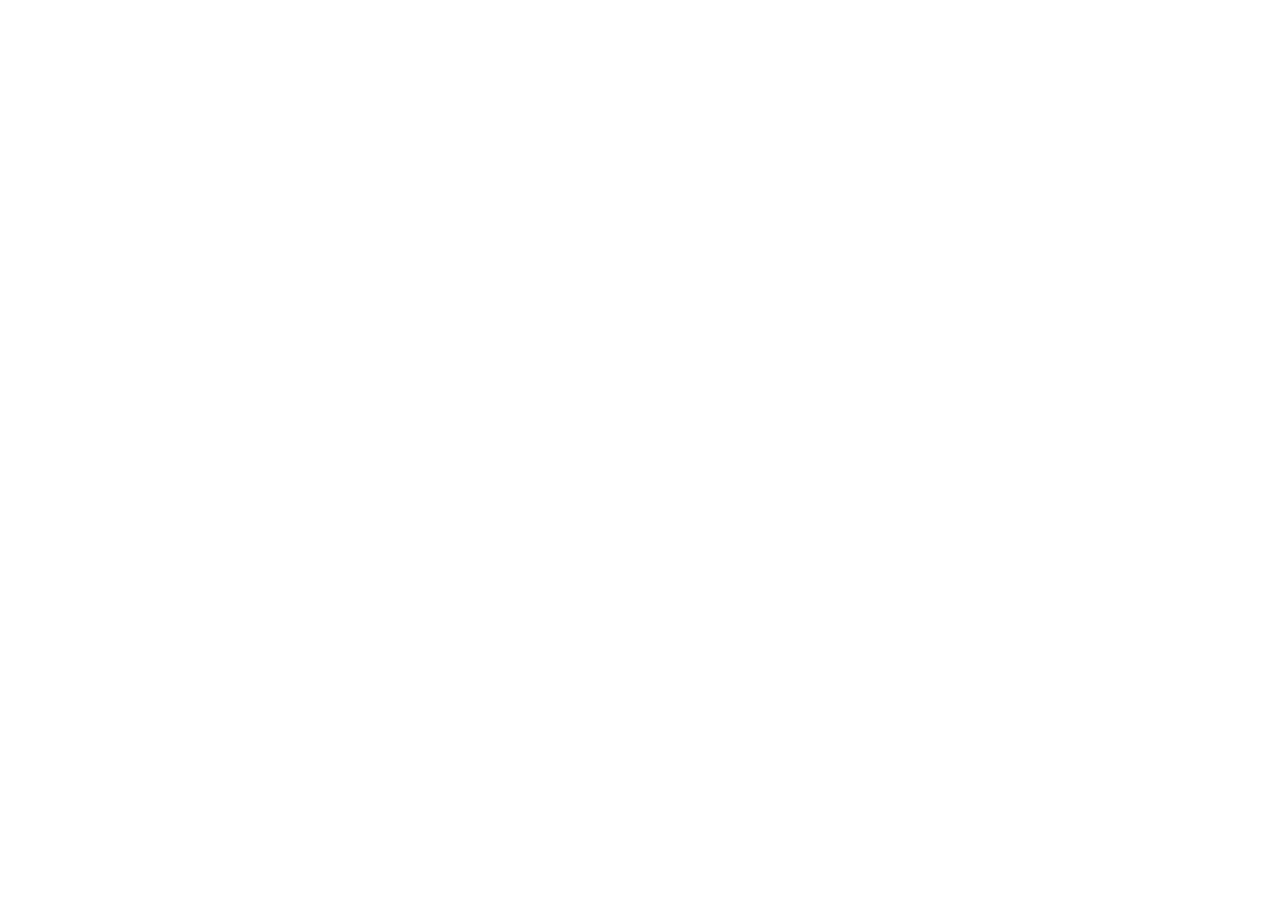
==== index.html @ f8fc42c6 "Initial Commit" ====
<!DOCTYPE html>
<html lang="en">
<head>
    <meta charset="UTF-8">
    <meta name="viewport" content="width=device-width, initial-scale=1.0">
    <link rel="stylesheet" href="https://cdnjs.cloudflare.com/ajax/libs/font-awesome/6.5.1/css/all.min.css">
    <link rel="stylesheet" href="./css/style.css">
    <link rel="stylesheet" href="./css/home.css">
    <title>Cafe Street</title>
</head>
<body>

</body>
</html>
---- css/style.css ----
@import url("https://fonts.googleapis.com/css2?family=Plus+Jakarta+Sans:wght@200..800&display=swap");

*,
*::before,
*::after {
    box-sizing: border-box;
    margin: 0;
    padding: 0;
}

/* ===== BASE ===== */

html {
    scroll-behavior: smooth;
}

body {
    min-height: 100vh;
    line-height: 1.5;
    font-family: "Plus Jakarta Sans", sans-serif;
    text-rendering: optimizeSpeed;
}

img,
picture,
video,
canvas,
svg {
    display: block;
    max-width: 100%;
}

input,
button,
textarea,
select {
    font: inherit;
}

button {
    cursor: pointer;
}

a {
    color: inherit;
    text-decoration: none;
}

ul,
ol {
    list-style: none;
}

table {
    border-collapse: collapse;
    border-spacing: 0;
}
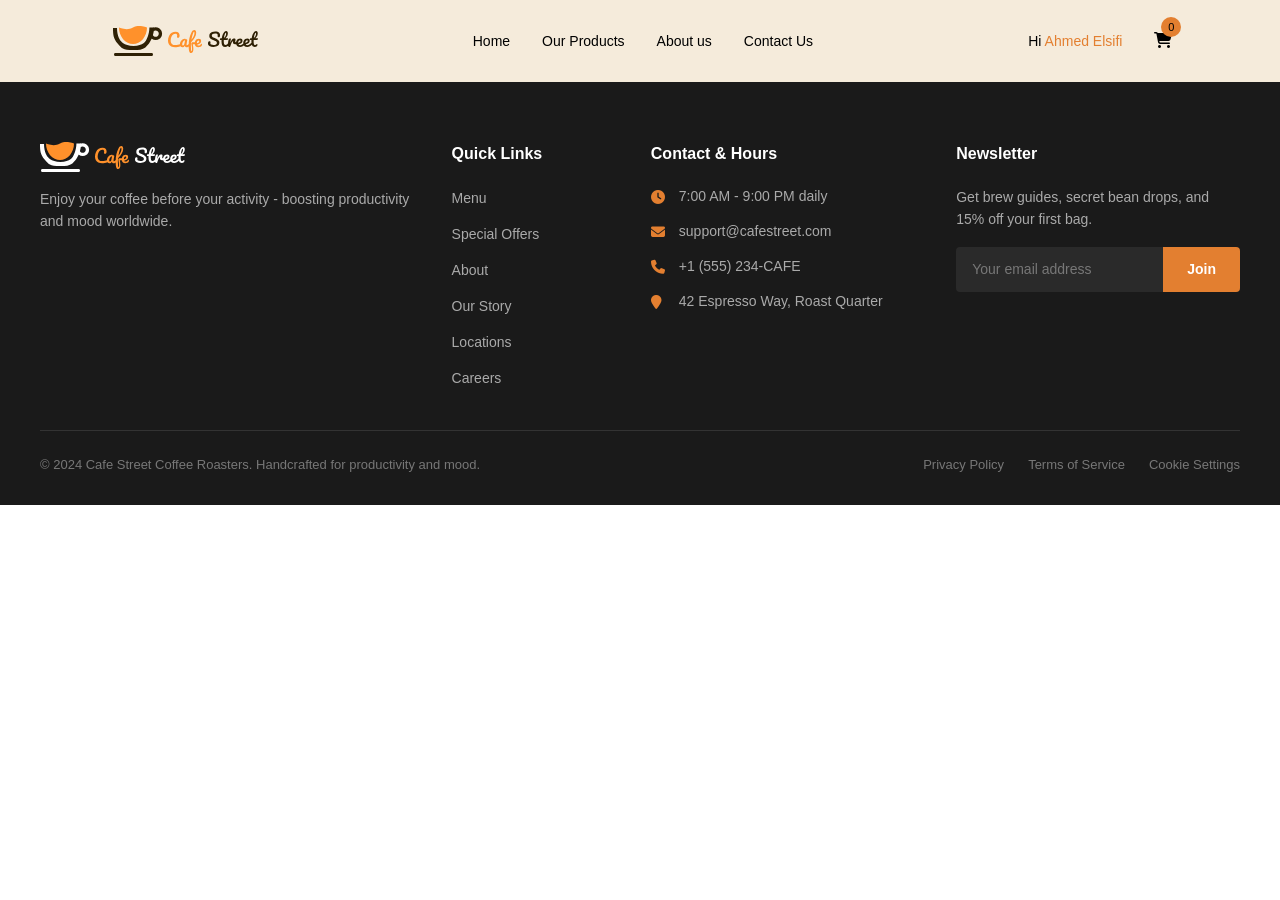
==== commit 3078302c: "Add cart and contact pages, enhance index layout with header and footer - Created cart.html and cont" ====
--- a/index.html
+++ b/index.html
@@ -1,14 +1,118 @@
-<!DOCTYPE html>
+<!doctype html>
 <html lang="en">
-<head>
-    <meta charset="UTF-8">
-    <meta name="viewport" content="width=device-width, initial-scale=1.0">
-    <link rel="stylesheet" href="https://cdnjs.cloudflare.com/ajax/libs/font-awesome/6.5.1/css/all.min.css">
-    <link rel="stylesheet" href="./css/style.css">
-    <link rel="stylesheet" href="./css/home.css">
+  <head>
+    <meta charset="UTF-8" />
+    <meta name="viewport" content="width=device-width, initial-scale=1.0" />
+    <link
+      rel="stylesheet"
+      href="https://cdnjs.cloudflare.com/ajax/libs/font-awesome/6.5.1/css/all.min.css"
+    />
+    <link rel="stylesheet" href="./css/style.css" />
+    <link rel="stylesheet" href="./css/home.css" />
     <title>Cafe Street</title>
-</head>
-<body>
+  </head>
+  <body>
+    <header>
+      <a href="./index.html">
+        <img
+          src="./assets/images/logo/Logo.svg"
+          alt="an image showing the website logo"
+        />
+      </a>
+      <nav>
+        <ul>
+          <li class="nav-link underline-effect">
+            <a href="./index.html">Home</a>
+          </li>
+          <li class="nav-link underline-effect">
+            <a href="./products.html">Our Products</a>
+          </li>
+          <li class="nav-link underline-effect">
+            <a href="./about.html">About us</a>
+          </li>
+          <li class="nav-link underline-effect">
+            <a href="./contact.html">Contact Us</a>
+          </li>
+        </ul>
+      </nav>
+      <div class="controls">
+        <div class="greeting">
+          <p>Hi <span>Ahmed Elsifi</span></p>
+        </div>
+        <div class="cart">
+          <a href="./cart.html" class="underline-effect"
+            ><i class="fa-solid fa-cart-shopping"></i
+          ></a>
+          <span>0</span>
+        </div>
+      </div>
+    </header>
 
-</body>
-</html>+    <footer>
+      <div class="footer-top">
+        <div class="footer-brand">
+          <img src="./assets/images/logo/Logo white.svg" alt="" />
+          <p>
+            Enjoy your coffee before your activity - boosting productivity and
+            mood worldwide.
+          </p>
+        </div>
+
+        <div class="footer-links">
+          <h3>Quick Links</h3>
+          <ul>
+            <li><a href="#">Menu</a></li>
+            <li><a href="#">Special Offers</a></li>
+            <li><a href="#">About</a></li>
+            <li><a href="#">Our Story</a></li>
+            <li><a href="#">Locations</a></li>
+            <li><a href="#">Careers</a></li>
+          </ul>
+        </div>
+
+        <div class="footer-contact">
+          <h3>Contact & Hours</h3>
+          <ul>
+            <li>
+              <i class="fa-solid fa-clock"></i>
+              <span>7:00 AM - 9:00 PM daily</span>
+            </li>
+            <li>
+              <i class="fa-solid fa-envelope"></i>
+              <span>support@cafestreet.com</span>
+            </li>
+            <li>
+              <i class="fa-solid fa-phone"></i>
+              <span>+1 (555) 234-CAFE</span>
+            </li>
+            <li>
+              <i class="fa-solid fa-location-pin"></i>
+              <span>42 Espresso Way, Roast Quarter</span>
+            </li>
+          </ul>
+        </div>
+
+        <div class="footer-newsletter">
+          <h3>Newsletter</h3>
+          <p>Get brew guides, secret bean drops, and 15% off your first bag.</p>
+          <form class="newsletter-form">
+            <input type="email" placeholder="Your email address" />
+            <button type="submit">Join</button>
+          </form>
+        </div>
+      </div>
+
+      <div class="footer-bottom">
+        <p>
+          &copy; 2024 Cafe Street Coffee Roasters. Handcrafted for productivity
+          and mood.
+        </p>
+        <div class="footer-legal">
+          <a href="#">Privacy Policy</a>
+          <a href="#">Terms of Service</a>
+          <a href="#">Cookie Settings</a>
+        </div>
+      </div>
+    </footer>
+  </body>
+</html>
--- a/css/style.css
+++ b/css/style.css
@@ -3,22 +3,22 @@
 *,
 *::before,
 *::after {
-    box-sizing: border-box;
-    margin: 0;
-    padding: 0;
+  box-sizing: border-box;
+  margin: 0;
+  padding: 0;
 }
 
 /* ===== BASE ===== */
 
 html {
-    scroll-behavior: smooth;
+  scroll-behavior: smooth;
 }
 
 body {
-    min-height: 100vh;
-    line-height: 1.5;
-    font-family: "Plus Jakarta Sans", sans-serif;
-    text-rendering: optimizeSpeed;
+  min-height: 100vh;
+  line-height: 1.5;
+  font-family: "Plus Jakarta Sans", sans-serif;
+  text-rendering: optimizeSpeed;
 }
 
 img,
@@ -26,32 +26,288 @@
 video,
 canvas,
 svg {
-    display: block;
-    max-width: 100%;
+  display: block;
+  max-width: 100%;
 }
 
 input,
 button,
 textarea,
 select {
-    font: inherit;
+  font: inherit;
 }
 
 button {
-    cursor: pointer;
+  cursor: pointer;
 }
 
 a {
-    color: inherit;
-    text-decoration: none;
+  color: inherit;
+  text-decoration: none;
 }
 
 ul,
 ol {
-    list-style: none;
+  list-style: none;
 }
 
 table {
-    border-collapse: collapse;
-    border-spacing: 0;
-}+  border-collapse: collapse;
+  border-spacing: 0;
+}
+
+/* EFFECTS */
+
+/* UNDERLINE EFFECT */
+
+.underline-effect {
+  position: relative;
+}
+
+.underline-effect::after {
+  content: "";
+  position: absolute;
+  bottom: -3px;
+  left: 0;
+  width: 0;
+  height: 2px;
+  background-color: #e37f30;
+  transition: width 0.3s ease;
+}
+
+.underline-effect:hover::after {
+  width: 100%;
+}
+
+/* ===== NAVBAR ===== */
+
+header {
+  width: 100%;
+  display: flex;
+  justify-content: space-around;
+  align-items: center;
+  padding: 26px 0px;
+  height: fit-content;
+  background-color: #f5ebdb;
+  position: sticky;
+  top: 0;
+}
+
+/* NAVLOGO */
+
+header > a > img {
+  width: 150px;
+}
+
+/* NAVLINKS */
+
+nav > ul {
+  display: flex;
+  align-items: center;
+  gap: 32px;
+}
+
+.nav-link {
+  font-size: 14px;
+  font-weight: 500;
+}
+
+.controls {
+  display: flex;
+  gap: 32px;
+  align-items: center;
+  justify-content: center;
+}
+
+.greeting p {
+  font-size: 14px;
+  font-weight: 500;
+}
+
+.greeting span {
+  color: #e37f30;
+}
+
+.cart {
+  position: relative;
+}
+
+.cart span {
+  display: flex;
+  align-items: center;
+  justify-content: center;
+  position: absolute;
+  width: 20px;
+  height: 20px;
+  font-size: 11px;
+  background-color: #e37f30;
+  border-radius: 9999px;
+  top: -50%;
+  right: -50%;
+}
+
+/* FOOTER */
+
+footer {
+  background-color: #1a1a1a;
+  color: #fff;
+  padding: 60px 40px 30px;
+}
+
+.footer-top {
+  display: flex;
+  justify-content: space-between;
+  gap: 40px;
+  max-width: 1200px;
+  margin: 0 auto;
+  padding-bottom: 40px;
+  border-bottom: 1px solid #333;
+}
+
+.footer-brand {
+  width: 35%;
+}
+
+.footer-brand img {
+  margin-bottom: 16px;
+}
+
+.footer-brand h2 {
+  font-size: 24px;
+  font-weight: 700;
+  margin-bottom: 12px;
+}
+
+.footer-brand p {
+  font-size: 14px;
+  color: #aaa;
+  line-height: 1.6;
+  margin-bottom: 20px;
+}
+
+.footer-links {
+  width: 15%;
+}
+
+.footer-links h3,
+.footer-contact h3,
+.footer-newsletter h3 {
+  font-size: 16px;
+  font-weight: 600;
+  margin-bottom: 20px;
+}
+
+.footer-links ul {
+  display: flex;
+  flex-direction: column;
+  gap: 12px;
+}
+
+.footer-links a {
+  font-size: 14px;
+  color: #aaa;
+  transition: color 0.3s ease;
+}
+
+.footer-links a:hover {
+  color: #e37f30;
+}
+
+.footer-contact {
+  width: 25%;
+}
+
+.footer-contact ul {
+  display: flex;
+  flex-direction: column;
+  gap: 14px;
+}
+
+.footer-contact li {
+  display: flex;
+  align-items: center;
+  gap: 12px;
+  font-size: 14px;
+  color: #aaa;
+}
+
+.footer-contact i {
+  width: 16px;
+  color: #e37f30;
+}
+
+.footer-newsletter {
+  width: 25%;
+}
+
+.footer-newsletter p {
+  font-size: 14px;
+  color: #aaa;
+  line-height: 1.6;
+  margin-bottom: 16px;
+}
+
+.newsletter-form {
+  display: flex;
+  gap: 0;
+}
+
+.newsletter-form input {
+  flex: 1;
+  padding: 12px 16px;
+  border: none;
+  border-radius: 4px 0 0 4px;
+  background-color: #2a2a2a;
+  color: #fff;
+  font-size: 14px;
+  outline: none;
+}
+
+.newsletter-form input::placeholder {
+  color: #777;
+}
+
+.newsletter-form button {
+  padding: 12px 24px;
+  border: none;
+  border-radius: 0 4px 4px 0;
+  background-color: #e37f30;
+  color: #fff;
+  font-size: 14px;
+  font-weight: 600;
+  cursor: pointer;
+  transition: background-color 0.3s ease;
+}
+
+.newsletter-form button:hover {
+  background-color: #d06a1f;
+}
+
+.footer-bottom {
+  max-width: 1200px;
+  margin: 0 auto;
+  padding-top: 24px;
+  display: flex;
+  justify-content: space-between;
+  align-items: center;
+}
+
+.footer-bottom p {
+  font-size: 13px;
+  color: #777;
+}
+
+.footer-legal {
+  display: flex;
+  gap: 24px;
+}
+
+.footer-legal a {
+  font-size: 13px;
+  color: #777;
+  transition: color 0.3s ease;
+}
+
+.footer-legal a:hover {
+  color: #e37f30;
+}
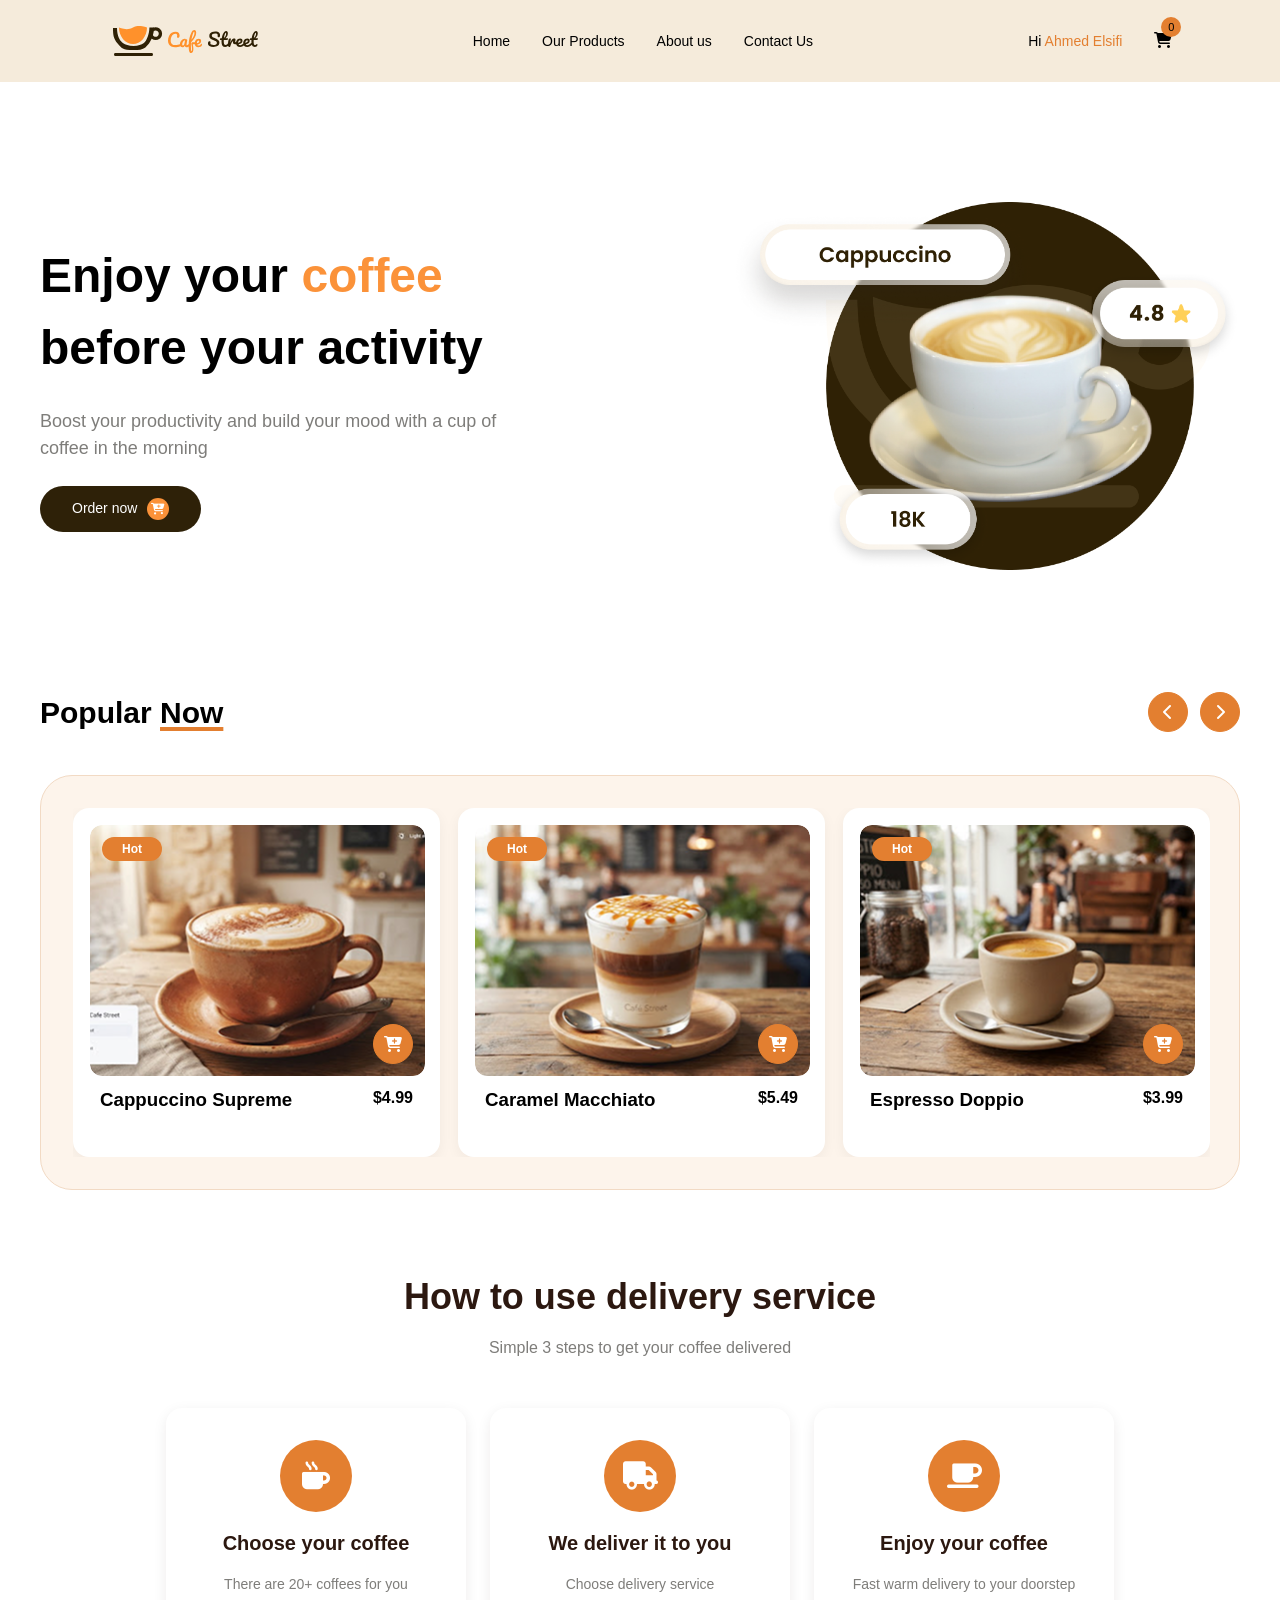
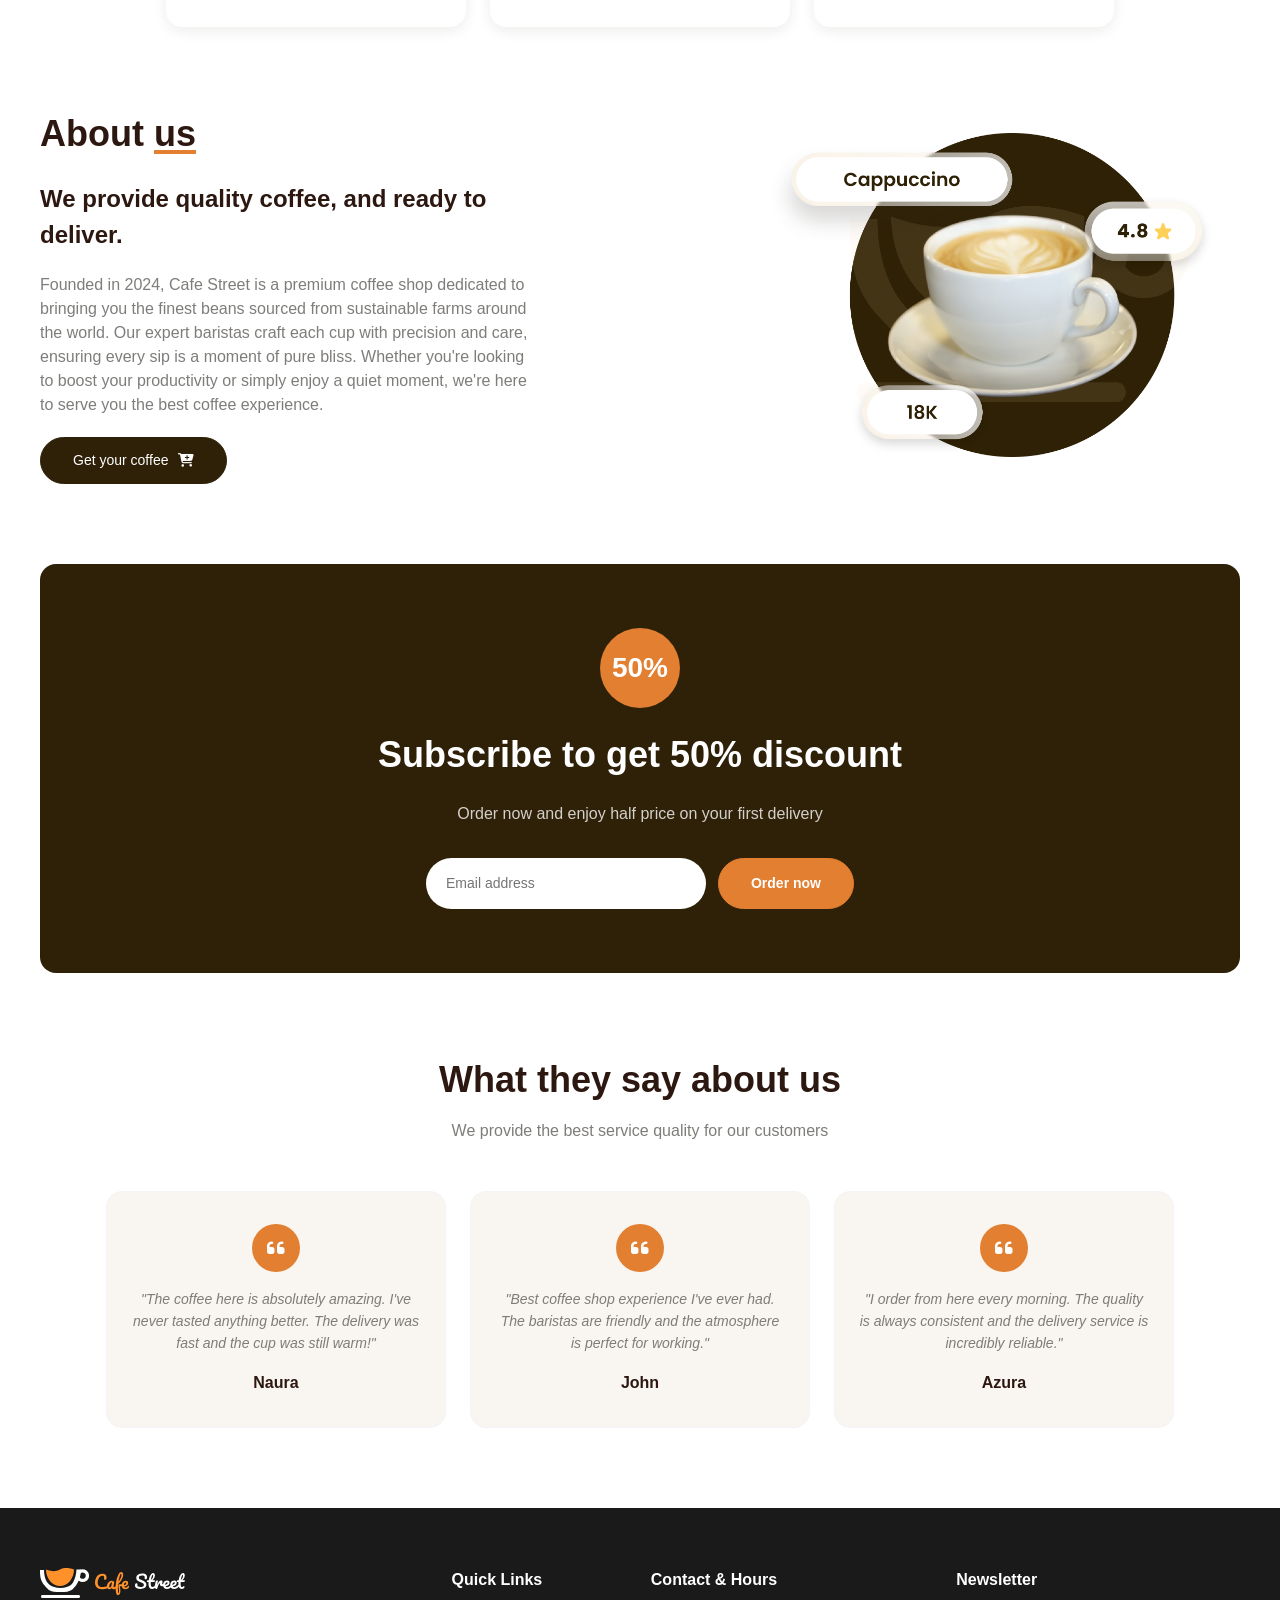
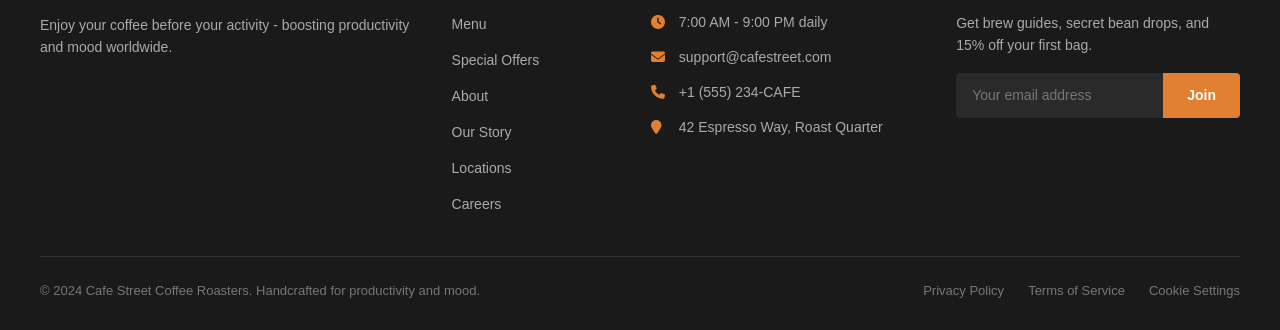
==== commit d14e07e9: "Add favicon and enhance multiple HTML pages; add product images and implement product data" ====
--- a/index.html
+++ b/index.html
@@ -6,6 +6,11 @@
     <link
       rel="stylesheet"
       href="https://cdnjs.cloudflare.com/ajax/libs/font-awesome/6.5.1/css/all.min.css"
+    />
+    <link
+      rel="shortcut icon"
+      href="./assets/images/logo/favicon.svg"
+      type="image/x-icon"
     />
     <link rel="stylesheet" href="./css/style.css" />
     <link rel="stylesheet" href="./css/home.css" />
@@ -48,6 +53,245 @@
       </div>
     </header>
 
+    <div class="container">
+      <main>
+        <div class="main-content">
+          <h1>Enjoy your <span>coffee</span> before your activity</h1>
+          <h4>
+            Boost your productivity and build your mood with a cup of coffee in
+            the morning
+          </h4>
+          <a href="./products.html">
+            Order now <i class="fa-solid fa-cart-plus"></i>
+          </a>
+        </div>
+        <img
+          src="./assets/images/hero/Hero main.png"
+          alt="an image showing a cup of coffee"
+        />
+      </main>
+      <section class="popular">
+        <div class="popular-header">
+          <div class="popular-header-text">
+            <h2>Popular <span>Now</span></h2>
+          </div>
+          <div class="popular-header-controls">
+            <button id="popular-carousel-prev">
+              <i class="fa-solid fa-chevron-left"></i>
+            </button>
+            <button id="popular-carousel-next">
+              <i class="fa-solid fa-chevron-right"></i>
+            </button>
+          </div>
+        </div>
+        <div class="carousel">
+          <div class="carousel-products">
+            <div class="carousel-product">
+              <div class="carousel-product-image">
+                <p class="carousel-product-tag">Hot</p>
+                <img
+                  src="assets/images/products/Cappuccino Supreme.png"
+                  alt="Cappuccino Supreme"
+                />
+                <div class="carousel-product-add-to-cart-btn">
+                  <i class="fa-solid fa-cart-plus"></i>
+                </div>
+              </div>
+              <div class="carousel-product-details">
+                <div class="carousel-product-details-header">
+                  <h3>Cappuccino Supreme</h3>
+                  <h4>$4.99</h4>
+                </div>
+              </div>
+            </div>
+            <div class="carousel-product">
+              <div class="carousel-product-image">
+                <p class="carousel-product-tag">Hot</p>
+                <img
+                  src="assets/images/products/Caramel Macchiato.png"
+                  alt="Caramel Macchiato"
+                />
+                <div class="carousel-product-add-to-cart-btn">
+                  <i class="fa-solid fa-cart-plus"></i>
+                </div>
+              </div>
+              <div class="carousel-product-details">
+                <div class="carousel-product-details-header">
+                  <h3>Caramel Macchiato</h3>
+                  <h4>$5.49</h4>
+                </div>
+              </div>
+            </div>
+            <div class="carousel-product">
+              <div class="carousel-product-image">
+                <p class="carousel-product-tag">Hot</p>
+                <img
+                  src="assets/images/products/Espresso Doppio.png"
+                  alt="Espresso Doppio"
+                />
+                <div class="carousel-product-add-to-cart-btn">
+                  <i class="fa-solid fa-cart-plus"></i>
+                </div>
+              </div>
+              <div class="carousel-product-details">
+                <div class="carousel-product-details-header">
+                  <h3>Espresso Doppio</h3>
+                  <h4>$3.99</h4>
+                </div>
+              </div>
+            </div>
+            <div class="carousel-product">
+              <div class="carousel-product-image">
+                <p class="carousel-product-tag">Hot</p>
+                <img
+                  src="assets/images/products/Hazelnut Latte.png"
+                  alt="Hazelnut Latte"
+                />
+                <div class="carousel-product-add-to-cart-btn">
+                  <i class="fa-solid fa-cart-plus"></i>
+                </div>
+              </div>
+              <div class="carousel-product-details">
+                <div class="carousel-product-details-header">
+                  <h3>Hazelnut Latte</h3>
+                  <h4>$5.29</h4>
+                </div>
+              </div>
+            </div>
+            <div class="carousel-product">
+              <div class="carousel-product-image">
+                <p class="carousel-product-tag">Cold</p>
+                <img
+                  src="assets/images/products/Nitro Cold Brew.png"
+                  alt="Nitro Cold Brew"
+                />
+                <div class="carousel-product-add-to-cart-btn">
+                  <i class="fa-solid fa-cart-plus"></i>
+                </div>
+              </div>
+              <div class="carousel-product-details">
+                <div class="carousel-product-details-header">
+                  <h3>Nitro Cold Brew</h3>
+                  <h4>$5.49</h4>
+                </div>
+              </div>
+            </div>
+            <div class="carousel-product">
+              <div class="carousel-product-image">
+                <p class="carousel-product-tag">Cold</p>
+                <img
+                  src="assets/images/products/Waffle Ice Cream.png"
+                  alt="Waffle Ice Cream"
+                />
+                <div class="carousel-product-add-to-cart-btn">
+                  <i class="fa-solid fa-cart-plus"></i>
+                </div>
+              </div>
+              <div class="carousel-product-details">
+                <div class="carousel-product-details-header">
+                  <h3>Waffle Ice Cream</h3>
+                  <h4>$7.49</h4>
+                </div>
+              </div>
+            </div>
+          </div>
+        </div>
+      </section>
+      <section class="how-it-works">
+        <div class="how-it-works-header">
+          <h2>How to use delivery service</h2>
+          <p>Simple 3 steps to get your coffee delivered</p>
+        </div>
+        <div class="how-it-works-cards">
+          <div class="how-it-works-card">
+            <div class="how-it-works-card-icon">
+              <i class="fa-solid fa-mug-hot"></i>
+            </div>
+            <h3>Choose your coffee</h3>
+            <p>There are 20+ coffees for you</p>
+          </div>
+          <div class="how-it-works-card">
+            <div class="how-it-works-card-icon">
+              <i class="fa-solid fa-truck"></i>
+            </div>
+            <h3>We deliver it to you</h3>
+            <p>Choose delivery service</p>
+          </div>
+          <div class="how-it-works-card">
+            <div class="how-it-works-card-icon">
+              <i class="fa-solid fa-mug-saucer"></i>
+            </div>
+            <h3>Enjoy your coffee</h3>
+            <p>Fast warm delivery to your doorstep</p>
+          </div>
+        </div>
+      </section>
+      <section class="about-us">
+        <div class="about-us-content">
+          <h2>About <span>us</span></h2>
+          <h3>We provide quality coffee, and ready to deliver.</h3>
+          <p>
+            Founded in 2024, Cafe Street is a premium coffee shop dedicated to
+            bringing you the finest beans sourced from sustainable farms around
+            the world. Our expert baristas craft each cup with precision and
+            care, ensuring every sip is a moment of pure bliss. Whether you're
+            looking to boost your productivity or simply enjoy a quiet moment,
+            we're here to serve you the best coffee experience.
+          </p>
+          <a href="./about.html">Get your coffee <i class="fa-solid fa-cart-plus"></i></a>
+        </div>
+        <div class="about-us-image">
+          <img src="./assets/images/hero/Hero main.png" alt="About Cafe Street" />
+        </div>
+      </section>
+      <section class="promo-banner">
+        <div class="promo-banner-content">
+          <div class="promo-badge">50%</div>
+          <h2>Subscribe to get 50% discount</h2>
+          <p>Order now and enjoy half price on your first delivery</p>
+          <form class="promo-form">
+            <input type="email" placeholder="Email address" />
+            <button type="submit">Order now</button>
+          </form>
+        </div>
+      </section>
+      <section class="testimonials">
+        <div class="testimonials-header">
+          <h2>What they say about us</h2>
+          <p>We provide the best service quality for our customers</p>
+        </div>
+        <div class="testimonials-cards">
+          <div class="testimonial-card">
+            <div class="testimonial-quote">
+              <i class="fa-solid fa-quote-left"></i>
+            </div>
+            <p class="testimonial-text">"The coffee here is absolutely amazing. I've never tasted anything better. The delivery was fast and the cup was still warm!"</p>
+            <div class="testimonial-author">
+              <h4>Naura</h4>
+            </div>
+          </div>
+          <div class="testimonial-card">
+            <div class="testimonial-quote">
+              <i class="fa-solid fa-quote-left"></i>
+            </div>
+            <p class="testimonial-text">"Best coffee shop experience I've ever had. The baristas are friendly and the atmosphere is perfect for working."</p>
+            <div class="testimonial-author">
+              <h4>John</h4>
+            </div>
+          </div>
+          <div class="testimonial-card">
+            <div class="testimonial-quote">
+              <i class="fa-solid fa-quote-left"></i>
+            </div>
+            <p class="testimonial-text">"I order from here every morning. The quality is always consistent and the delivery service is incredibly reliable."</p>
+            <div class="testimonial-author">
+              <h4>Azura</h4>
+            </div>
+          </div>
+        </div>
+      </section>
+    </div>
+
     <footer>
       <div class="footer-top">
         <div class="footer-brand">
--- a/css/style.css
+++ b/css/style.css
@@ -91,6 +91,7 @@
   background-color: #f5ebdb;
   position: sticky;
   top: 0;
+  z-index: 9999;
 }
 
 /* NAVLOGO */
@@ -310,4 +311,4 @@
 
 .footer-legal a:hover {
   color: #e37f30;
-}
+}
--- a/css/home.css
+++ b/css/home.css
@@ -0,0 +1,499 @@
+.container {
+  width: 1200px;
+  margin: auto;
+}
+
+main {
+  display: flex;
+  width: 100%;
+  justify-content: space-between;
+  align-items: center;
+  margin: 120px 0px;
+}
+
+.main-content {
+  display: flex;
+  flex-direction: column;
+  width: 480px;
+  gap: 24px;
+}
+
+.main-content h1 {
+  font-size: 48px;
+  font-weight: 700;
+}
+
+.main-content h1 span {
+  color: #fb9239;
+}
+
+.main-content h4 {
+  font-size: 18px;
+  font-weight: 500;
+  color: #7e7d7a;
+}
+
+.main-content a {
+  padding: 12px 32px;
+  border-radius: 9999px;
+  width: fit-content;
+  background-color: #2e2108;
+  color: #ffffff;
+  font-size: 14px;
+  font-weight: 500;
+  display: flex;
+  gap: 10px;
+  transition-duration: 0.5s;
+}
+
+.main-content a:hover {
+  scale: 1.05;
+}
+
+.main-content a i {
+  width: 22px;
+  height: 22px;
+  display: inline-flex;
+  justify-content: center;
+  align-items: center;
+  border-radius: 50%;
+  background-color: #fb9239;
+  color: #ffffff;
+  font-size: 12px;
+}
+
+main img {
+  width: 510px;
+}
+
+.popular {
+  width: 100%;
+  display: flex;
+  flex-direction: column;
+  gap: 40px;
+}
+
+.popular-header {
+  display: flex;
+  justify-content: space-between;
+  align-items: center;
+}
+
+.popular-header-text h2 {
+  font-size: 30px;
+  font-weight: 900;
+}
+
+.popular-header-text h2 span {
+  text-decoration: underline;
+  text-decoration-color: #e37f30;
+  text-decoration-thickness: 4px;
+  text-underline-offset: 4px;
+}
+
+.popular-header-controls {
+  display: flex;
+  justify-content: space-between;
+  align-items: center;
+  width: 92px;
+}
+
+.popular-header-controls button {
+  width: 40px;
+  height: 40px;
+  background-color: #e37f30;
+  border: #e37f30 solid 1px;
+  border-radius: 50%;
+  display: flex;
+  justify-content: center;
+  align-items: center;
+  color: #ffffff;
+  font-weight: 900;
+  font-size: 16px;
+  transition-duration: 0.5s;
+}
+
+.popular-header-controls button:hover {
+  color: #e37f30;
+  background-color: #ffffff;
+}
+
+.carousel {
+  width: 100%;
+  padding: 32px;
+  border-radius: 32px;
+  border: #f2dac4 solid 1px;
+  background-color: rgb(251, 233, 215, 0.5);
+}
+
+.carousel-products {
+  width: 1137px;
+  overflow: hidden;
+  display: flex;
+  gap: 18px;
+  align-items: center;
+}
+
+.carousel-product {
+  width: 367px;
+  height: 349px;
+  padding: 16px;
+  background-color: #ffffff;
+  border-radius: 16px;
+  box-shadow: 0px 4px 14px 0px rgb(44, 24, 16, 0.05);
+  transition-duration: 0.5s;
+  border: transparent solid 1px;
+}
+
+.carousel-product:hover {
+  border: #e37f30 solid 1px;
+}
+
+.carousel-product-image {
+  position: relative;
+  width: 335px;
+  overflow: hidden;
+  border-radius: 12px;
+}
+
+.carousel-product-image img {
+  transition-duration: 0.5s;
+  object-fit: cover;
+  border-radius: 12px;
+}
+
+.carousel-product-tag {
+  position: absolute;
+  top: 12px;
+  left: 12px;
+  background-color: #e37f30;
+  width: 60px;
+  height: 24px;
+  display: flex;
+  justify-content: center;
+  align-items: center;
+  border-radius: 9999px;
+  color: #ffffff;
+  font-size: 12px;
+  font-weight: 700;
+}
+
+.carousel-product-details-header {
+  display: flex;
+  justify-content: space-between;
+  margin: 10px;
+}
+
+.carousel-product-add-to-cart-btn {
+  position: absolute;
+  bottom: 12px;
+  right: 12px;
+  width: 40px;
+  height: 40px;
+  background-color: #e37f30;
+  border: #e37f30 solid 1px;
+  border-radius: 50%;
+  display: flex;
+  justify-content: center;
+  align-items: center;
+  color: #ffffff;
+  font-weight: 900;
+  font-size: 16px;
+  cursor: pointer;
+  transition-duration: 0.5s;
+}
+
+.carousel-product-add-to-cart-btn:hover {
+  color: #e37f30;
+  background-color: #ffffff;
+}
+
+.how-it-works {
+  margin: 80px 0;
+  text-align: center;
+}
+
+.how-it-works-header {
+  margin-bottom: 48px;
+}
+
+.how-it-works-header h2 {
+  font-size: 36px;
+  font-weight: 700;
+  color: #2c1810;
+}
+
+.how-it-works-header p {
+  font-size: 16px;
+  color: #7e7d7a;
+  margin-top: 12px;
+}
+
+.how-it-works-cards {
+  display: flex;
+  justify-content: center;
+  gap: 24px;
+}
+
+.how-it-works-card {
+  width: 300px;
+  padding: 32px 24px;
+  background-color: #ffffff;
+  border-radius: 16px;
+  box-shadow: 0px 4px 14px 0px rgb(44, 24, 16, 0.08);
+  display: flex;
+  flex-direction: column;
+  align-items: center;
+  gap: 16px;
+  transition-duration: 0.5s;
+}
+
+.how-it-works-card:hover {
+  scale: 1.05;
+}
+
+.how-it-works-card-icon {
+  width: 72px;
+  height: 72px;
+  background-color: #e37f30;
+  border-radius: 50%;
+  display: flex;
+  justify-content: center;
+  align-items: center;
+  color: #ffffff;
+  font-size: 28px;
+}
+
+.how-it-works-card h3 {
+  font-size: 20px;
+  font-weight: 700;
+  color: #2c1810;
+}
+
+.how-it-works-card p {
+  font-size: 14px;
+  color: #7e7d7a;
+}
+
+.about-us {
+  margin: 80px 0;
+  display: flex;
+  justify-content: space-between;
+  align-items: center;
+  gap: 48px;
+}
+
+.about-us-content {
+  width: 500px;
+  display: flex;
+  flex-direction: column;
+  gap: 20px;
+}
+
+.about-us-content h2 {
+  font-size: 36px;
+  font-weight: 700;
+  color: #2c1810;
+}
+
+.about-us-content h2 span {
+  text-decoration: underline;
+  text-decoration-color: #e37f30;
+  text-decoration-thickness: 4px;
+  text-underline-offset: 4px;
+}
+
+.about-us-content h3 {
+  font-size: 24px;
+  font-weight: 700;
+  color: #2c1810;
+}
+
+.about-us-content p {
+  font-size: 16px;
+  color: #7e7d7a;
+}
+
+.about-us-content a {
+  padding: 12px 32px;
+  border-radius: 9999px;
+  width: fit-content;
+  background-color: #2e2108;
+  border: #2e2108 solid 1px;
+  color: #ffffff;
+  font-size: 14px;
+  font-weight: 500;
+  display: flex;
+  align-items: center;
+  gap: 10px;
+  transition-duration: 0.5s;
+}
+
+.about-us-content a:hover {
+  color: #2e2108;
+  background-color: #ffffff;
+}
+
+.about-us-image {
+  width: 500px;
+  display: flex;
+  justify-content: center;
+  align-items: center;
+}
+
+.about-us-image img {
+  width: 100%;
+  max-width: 450px;
+  border-radius: 16px;
+}
+
+.promo-banner {
+  margin: 80px 0;
+  padding: 64px 32px;
+  background-color: #2e2108;
+  border-radius: 16px;
+  text-align: center;
+}
+
+.promo-banner-content {
+  display: flex;
+  flex-direction: column;
+  align-items: center;
+  gap: 20px;
+}
+
+.promo-badge {
+  width: 80px;
+  height: 80px;
+  background-color: #e37f30;
+  border-radius: 50%;
+  display: flex;
+  justify-content: center;
+  align-items: center;
+  color: #ffffff;
+  font-size: 28px;
+  font-weight: 900;
+}
+
+.promo-banner h2 {
+  font-size: 36px;
+  font-weight: 700;
+  color: #ffffff;
+}
+
+.promo-banner p {
+  font-size: 16px;
+  color: #d4cfc9;
+}
+
+.promo-form {
+  display: flex;
+  gap: 12px;
+  margin-top: 12px;
+}
+
+.promo-form input {
+  padding: 14px 20px;
+  border-radius: 9999px;
+  border: none;
+  width: 280px;
+  font-size: 14px;
+}
+
+.promo-form button {
+  padding: 14px 32px;
+  border-radius: 9999px;
+  border: #e37f30 solid 1px;
+  background-color: #e37f30;
+  color: #ffffff;
+  font-size: 14px;
+  font-weight: 600;
+  cursor: pointer;
+  transition-duration: 0.5s;
+}
+
+.promo-form button:hover {
+  color: #e37f30;
+  background-color: #ffffff;
+}
+
+.testimonials {
+  margin: 80px 0;
+  text-align: center;
+}
+
+.testimonials-header {
+  margin-bottom: 48px;
+}
+
+.testimonials-header h2 {
+  font-size: 36px;
+  font-weight: 700;
+  color: #2c1810;
+}
+
+.testimonials-header p {
+  font-size: 16px;
+  color: #7e7d7a;
+  margin-top: 12px;
+}
+
+.testimonials-cards {
+  display: flex;
+  justify-content: center;
+  gap: 24px;
+}
+
+.testimonial-card {
+  width: 340px;
+  padding: 32px 24px;
+  background-color: #f9f5f0;
+  border-radius: 16px;
+  border: 1px solid #f3f4f6;
+  display: flex;
+  flex-direction: column;
+  align-items: center;
+  gap: 16px;
+  transition-duration: 0.5s;
+}
+
+.testimonial-card:hover {
+  scale: 1.05;
+}
+
+.testimonial-quote {
+  width: 48px;
+  height: 48px;
+  background-color: #e37f30;
+  border-radius: 50%;
+  display: flex;
+  justify-content: center;
+  align-items: center;
+  color: #ffffff;
+  font-size: 20px;
+}
+
+.testimonial-text {
+  font-size: 14px;
+  color: #7e7d7a;
+  line-height: 1.6;
+  font-style: italic;
+}
+
+.testimonial-author h4 {
+  font-size: 16px;
+  font-weight: 700;
+  color: #2c1810;
+}
+
+@media (max-width: 768px) {
+  .testimonials-cards {
+    flex-direction: column;
+    align-items: center;
+  }
+
+  .testimonial-card {
+    width: 100%;
+    max-width: 340px;
+  }
+}
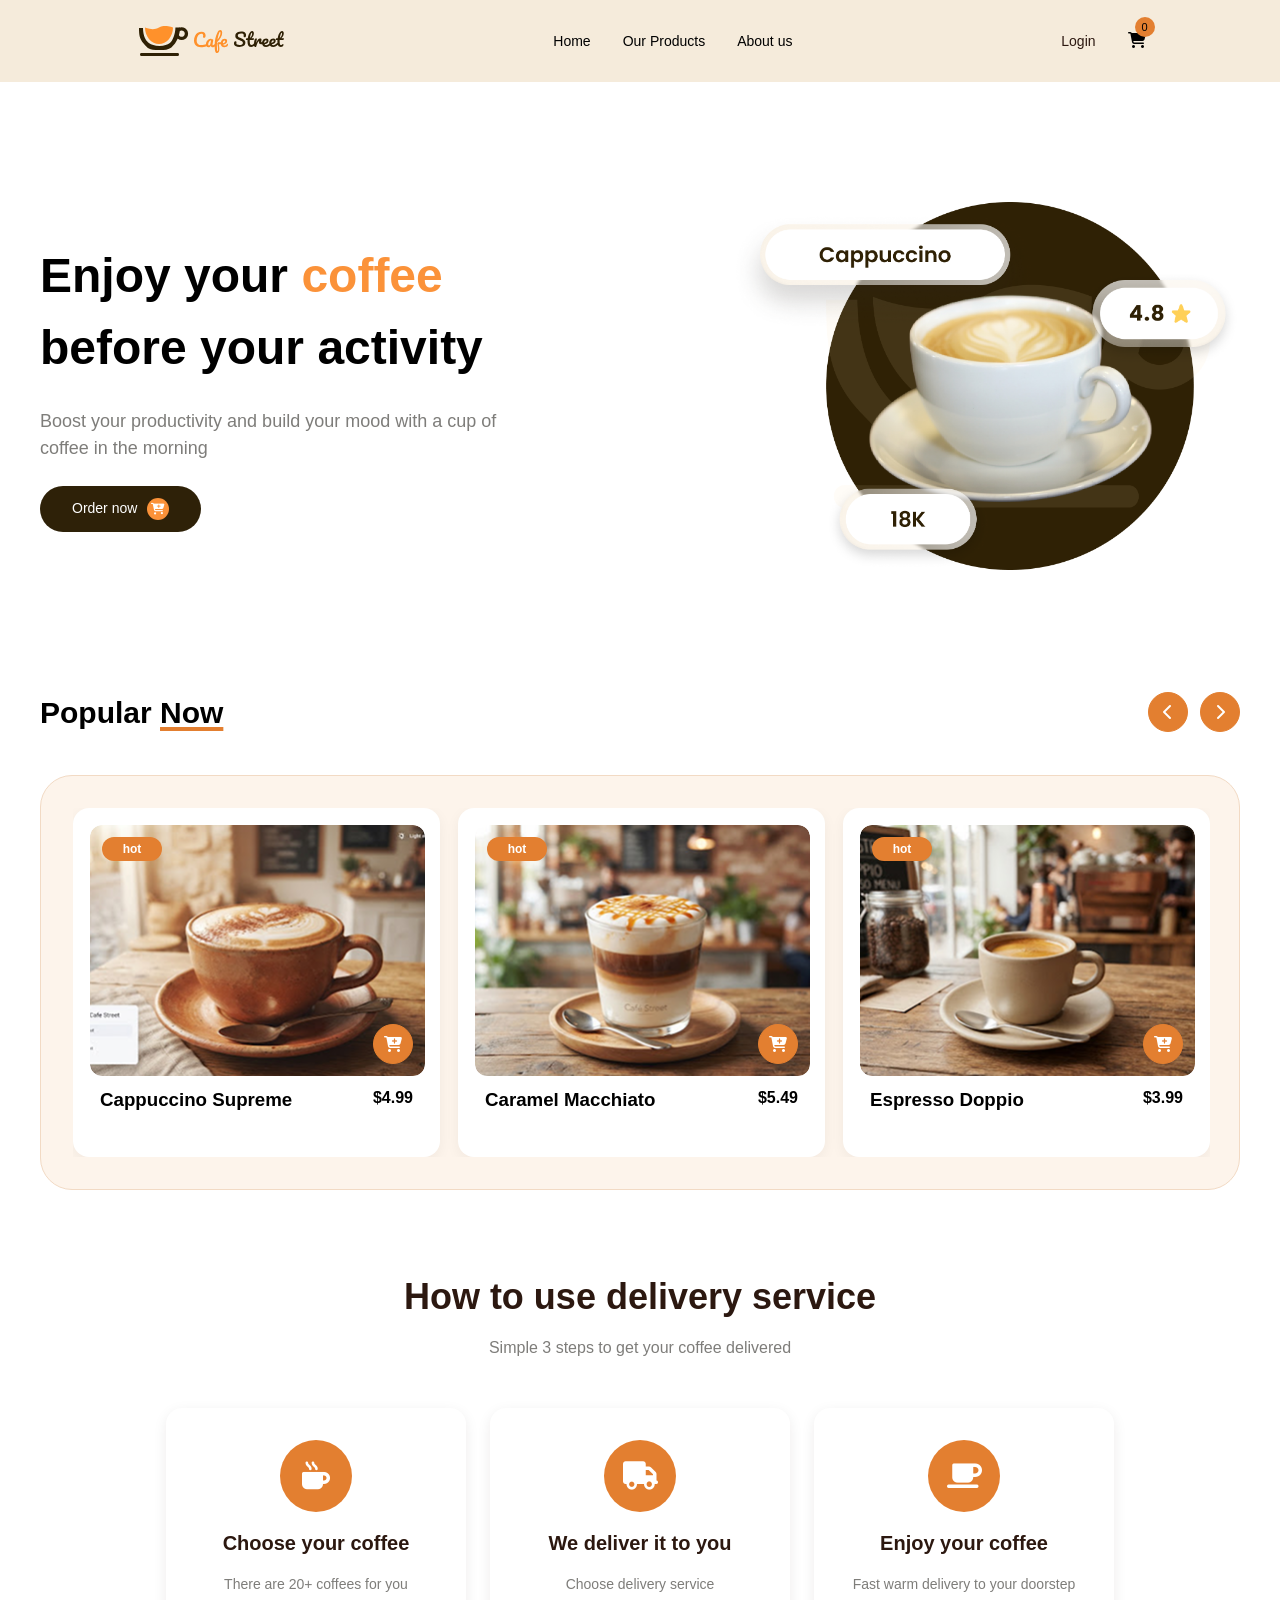
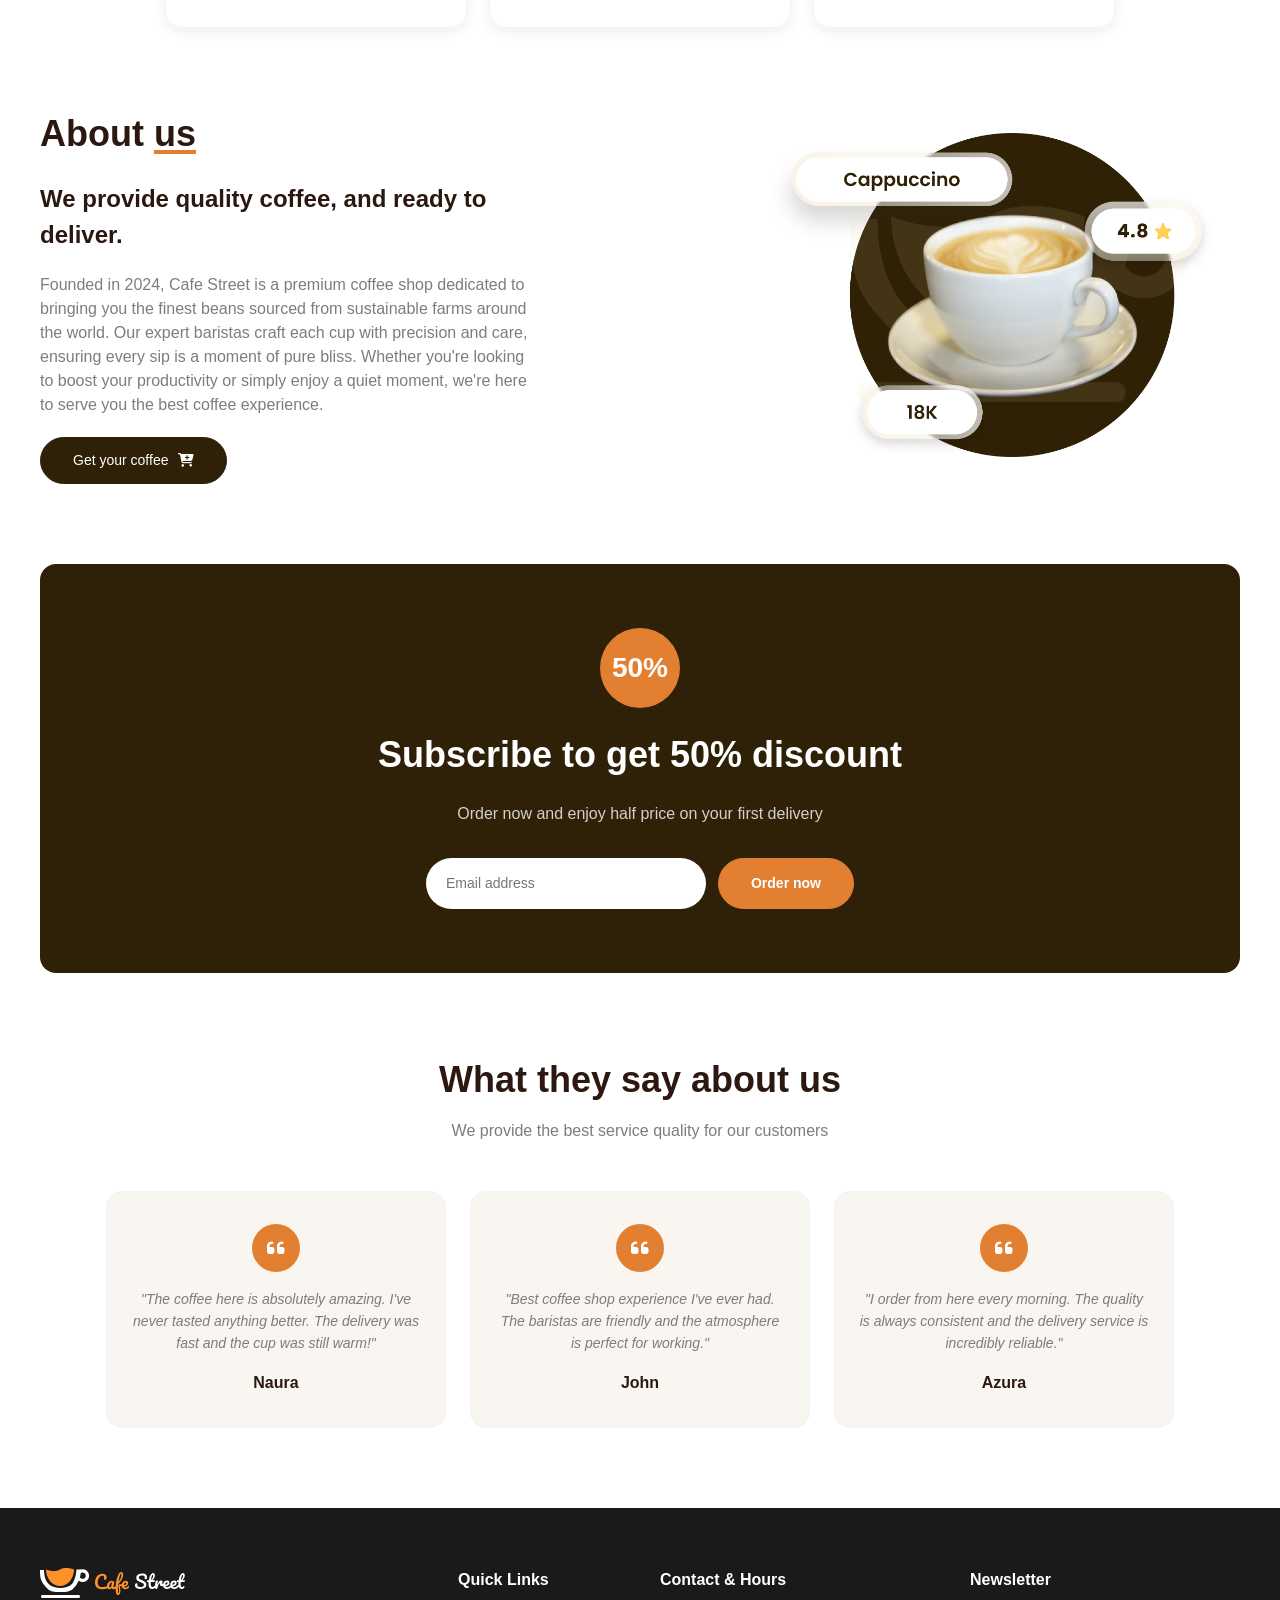
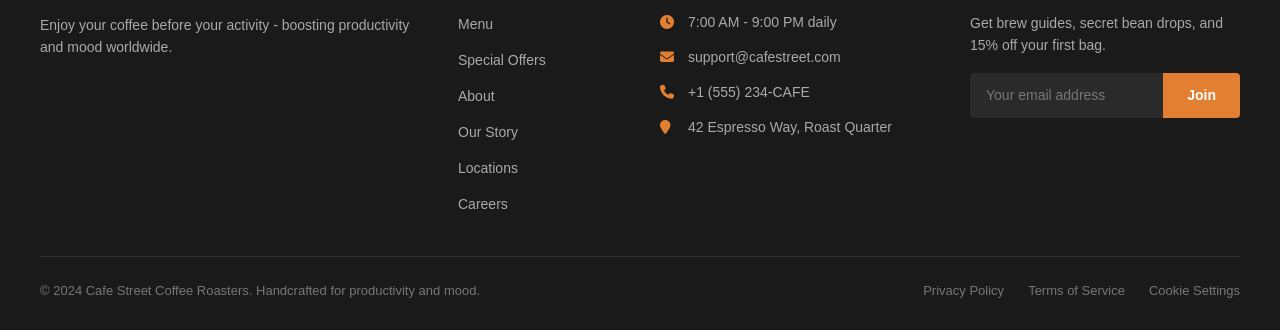
==== commit 637716a8: "feat: Implement product carousel and cart functionality - Added home.js to display products in a car" ====
--- a/index.html
+++ b/index.html
@@ -35,14 +35,12 @@
           <li class="nav-link underline-effect">
             <a href="./about.html">About us</a>
           </li>
-          <li class="nav-link underline-effect">
-            <a href="./contact.html">Contact Us</a>
-          </li>
+
         </ul>
       </nav>
       <div class="controls">
-        <div class="greeting">
-          <p>Hi <span>Ahmed Elsifi</span></p>
+        <div id="auth-controls" class="greeting">
+          <a href="./login.html" class="login-btn">Login</a>
         </div>
         <div class="cart">
           <a href="./cart.html" class="underline-effect"
@@ -85,116 +83,7 @@
           </div>
         </div>
         <div class="carousel">
-          <div class="carousel-products">
-            <div class="carousel-product">
-              <div class="carousel-product-image">
-                <p class="carousel-product-tag">Hot</p>
-                <img
-                  src="assets/images/products/Cappuccino Supreme.png"
-                  alt="Cappuccino Supreme"
-                />
-                <div class="carousel-product-add-to-cart-btn">
-                  <i class="fa-solid fa-cart-plus"></i>
-                </div>
-              </div>
-              <div class="carousel-product-details">
-                <div class="carousel-product-details-header">
-                  <h3>Cappuccino Supreme</h3>
-                  <h4>$4.99</h4>
-                </div>
-              </div>
-            </div>
-            <div class="carousel-product">
-              <div class="carousel-product-image">
-                <p class="carousel-product-tag">Hot</p>
-                <img
-                  src="assets/images/products/Caramel Macchiato.png"
-                  alt="Caramel Macchiato"
-                />
-                <div class="carousel-product-add-to-cart-btn">
-                  <i class="fa-solid fa-cart-plus"></i>
-                </div>
-              </div>
-              <div class="carousel-product-details">
-                <div class="carousel-product-details-header">
-                  <h3>Caramel Macchiato</h3>
-                  <h4>$5.49</h4>
-                </div>
-              </div>
-            </div>
-            <div class="carousel-product">
-              <div class="carousel-product-image">
-                <p class="carousel-product-tag">Hot</p>
-                <img
-                  src="assets/images/products/Espresso Doppio.png"
-                  alt="Espresso Doppio"
-                />
-                <div class="carousel-product-add-to-cart-btn">
-                  <i class="fa-solid fa-cart-plus"></i>
-                </div>
-              </div>
-              <div class="carousel-product-details">
-                <div class="carousel-product-details-header">
-                  <h3>Espresso Doppio</h3>
-                  <h4>$3.99</h4>
-                </div>
-              </div>
-            </div>
-            <div class="carousel-product">
-              <div class="carousel-product-image">
-                <p class="carousel-product-tag">Hot</p>
-                <img
-                  src="assets/images/products/Hazelnut Latte.png"
-                  alt="Hazelnut Latte"
-                />
-                <div class="carousel-product-add-to-cart-btn">
-                  <i class="fa-solid fa-cart-plus"></i>
-                </div>
-              </div>
-              <div class="carousel-product-details">
-                <div class="carousel-product-details-header">
-                  <h3>Hazelnut Latte</h3>
-                  <h4>$5.29</h4>
-                </div>
-              </div>
-            </div>
-            <div class="carousel-product">
-              <div class="carousel-product-image">
-                <p class="carousel-product-tag">Cold</p>
-                <img
-                  src="assets/images/products/Nitro Cold Brew.png"
-                  alt="Nitro Cold Brew"
-                />
-                <div class="carousel-product-add-to-cart-btn">
-                  <i class="fa-solid fa-cart-plus"></i>
-                </div>
-              </div>
-              <div class="carousel-product-details">
-                <div class="carousel-product-details-header">
-                  <h3>Nitro Cold Brew</h3>
-                  <h4>$5.49</h4>
-                </div>
-              </div>
-            </div>
-            <div class="carousel-product">
-              <div class="carousel-product-image">
-                <p class="carousel-product-tag">Cold</p>
-                <img
-                  src="assets/images/products/Waffle Ice Cream.png"
-                  alt="Waffle Ice Cream"
-                />
-                <div class="carousel-product-add-to-cart-btn">
-                  <i class="fa-solid fa-cart-plus"></i>
-                </div>
-              </div>
-              <div class="carousel-product-details">
-                <div class="carousel-product-details-header">
-                  <h3>Waffle Ice Cream</h3>
-                  <h4>$7.49</h4>
-                </div>
-              </div>
-            </div>
-          </div>
+          <div id="carousel-products"></div>
         </div>
       </section>
       <section class="how-it-works">
@@ -238,10 +127,15 @@
             looking to boost your productivity or simply enjoy a quiet moment,
             we're here to serve you the best coffee experience.
           </p>
-          <a href="./about.html">Get your coffee <i class="fa-solid fa-cart-plus"></i></a>
+          <a href="./about.html"
+            >Get your coffee <i class="fa-solid fa-cart-plus"></i
+          ></a>
         </div>
         <div class="about-us-image">
-          <img src="./assets/images/hero/Hero main.png" alt="About Cafe Street" />
+          <img
+            src="./assets/images/hero/Hero main.png"
+            alt="About Cafe Street"
+          />
         </div>
       </section>
       <section class="promo-banner">
@@ -265,7 +159,10 @@
             <div class="testimonial-quote">
               <i class="fa-solid fa-quote-left"></i>
             </div>
-            <p class="testimonial-text">"The coffee here is absolutely amazing. I've never tasted anything better. The delivery was fast and the cup was still warm!"</p>
+            <p class="testimonial-text">
+              "The coffee here is absolutely amazing. I've never tasted anything
+              better. The delivery was fast and the cup was still warm!"
+            </p>
             <div class="testimonial-author">
               <h4>Naura</h4>
             </div>
@@ -274,7 +171,10 @@
             <div class="testimonial-quote">
               <i class="fa-solid fa-quote-left"></i>
             </div>
-            <p class="testimonial-text">"Best coffee shop experience I've ever had. The baristas are friendly and the atmosphere is perfect for working."</p>
+            <p class="testimonial-text">
+              "Best coffee shop experience I've ever had. The baristas are
+              friendly and the atmosphere is perfect for working."
+            </p>
             <div class="testimonial-author">
               <h4>John</h4>
             </div>
@@ -283,7 +183,10 @@
             <div class="testimonial-quote">
               <i class="fa-solid fa-quote-left"></i>
             </div>
-            <p class="testimonial-text">"I order from here every morning. The quality is always consistent and the delivery service is incredibly reliable."</p>
+            <p class="testimonial-text">
+              "I order from here every morning. The quality is always consistent
+              and the delivery service is incredibly reliable."
+            </p>
             <div class="testimonial-author">
               <h4>Azura</h4>
             </div>
@@ -358,5 +261,8 @@
         </div>
       </div>
     </footer>
+
+    <script src="./js/home.js" type="module" defer></script>
+    <script src="./js/navbar.js" type="module"></script>
   </body>
 </html>
--- a/css/style.css
+++ b/css/style.css
@@ -79,6 +79,16 @@
   width: 100%;
 }
 
+::-moz-selection {
+  background-color: #e37f30;
+  color: #ffffff;
+}
+
+::selection {
+  background-color: #e37f30;
+  color: #ffffff;
+}
+
 /* ===== NAVBAR ===== */
 
 header {
@@ -120,6 +130,12 @@
   justify-content: center;
 }
 
+.greeting {
+  display: flex;
+  align-items: center;
+  gap: 12px;
+}
+
 .greeting p {
   font-size: 14px;
   font-weight: 500;
@@ -127,6 +143,44 @@
 
 .greeting span {
   color: #e37f30;
+}
+
+.login-btn {
+  font-size: 14px;
+  font-weight: 500;
+  color: #2c1810;
+  position: relative;
+}
+
+.login-btn::after {
+  content: "";
+  position: absolute;
+  bottom: -3px;
+  left: 0;
+  width: 0;
+  height: 2px;
+  background-color: #e37f30;
+  transition: width 0.3s ease;
+}
+
+.login-btn:hover::after {
+  width: 100%;
+}
+
+.logout-btn {
+  padding: 8px 20px;
+  background-color: #ef4444;
+  color: #ffffff;
+  border-radius: 8px;
+  font-size: 14px;
+  font-weight: 600;
+  cursor: pointer;
+  border: none;
+  transition-duration: 0.3s;
+}
+
+.logout-btn:hover {
+  background-color: #dc2626;
 }
 
 .cart {
@@ -254,7 +308,7 @@
 }
 
 .newsletter-form input {
-  flex: 1;
+  width: 100%;
   padding: 12px 16px;
   border: none;
   border-radius: 4px 0 0 4px;
@@ -311,4 +365,4 @@
 
 .footer-legal a:hover {
   color: #e37f30;
-}+}
--- a/css/home.css
+++ b/css/home.css
@@ -126,7 +126,7 @@
   background-color: rgb(251, 233, 215, 0.5);
 }
 
-.carousel-products {
+#carousel-products {
   width: 1137px;
   overflow: hidden;
   display: flex;
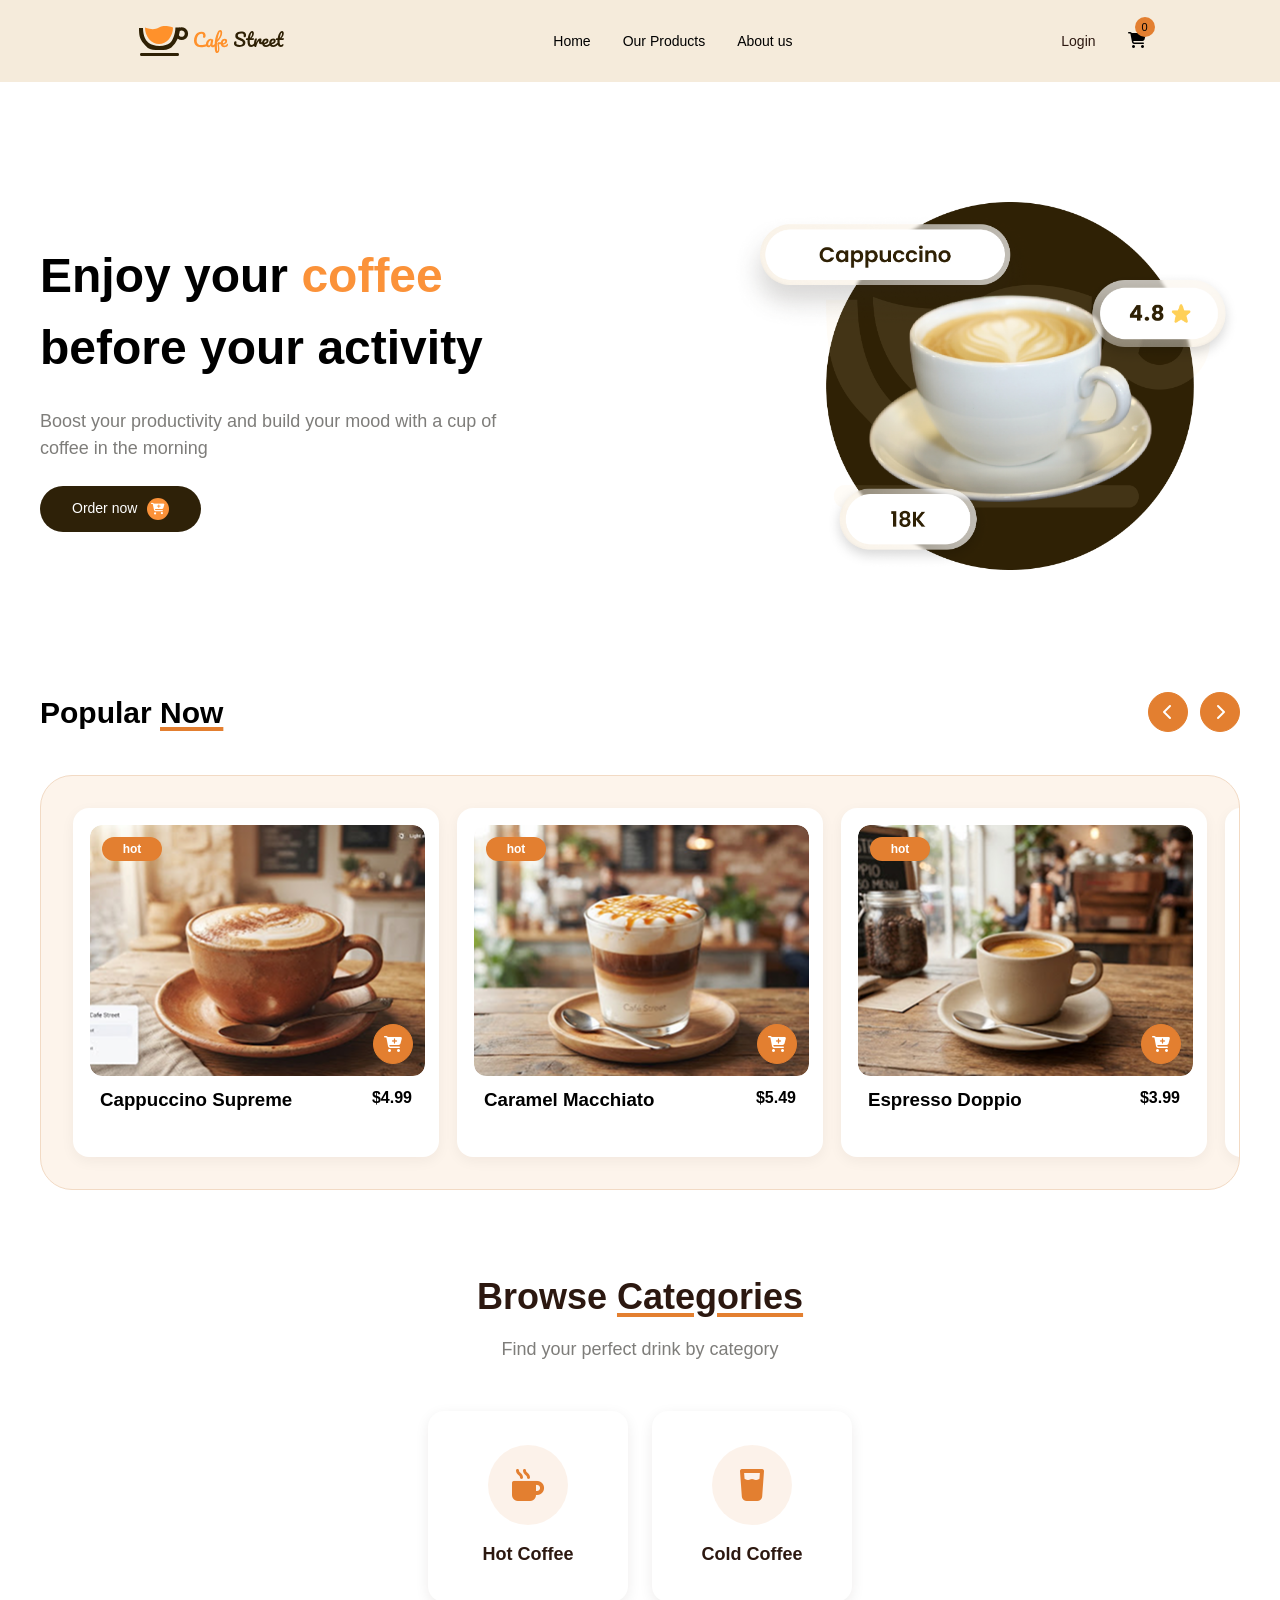
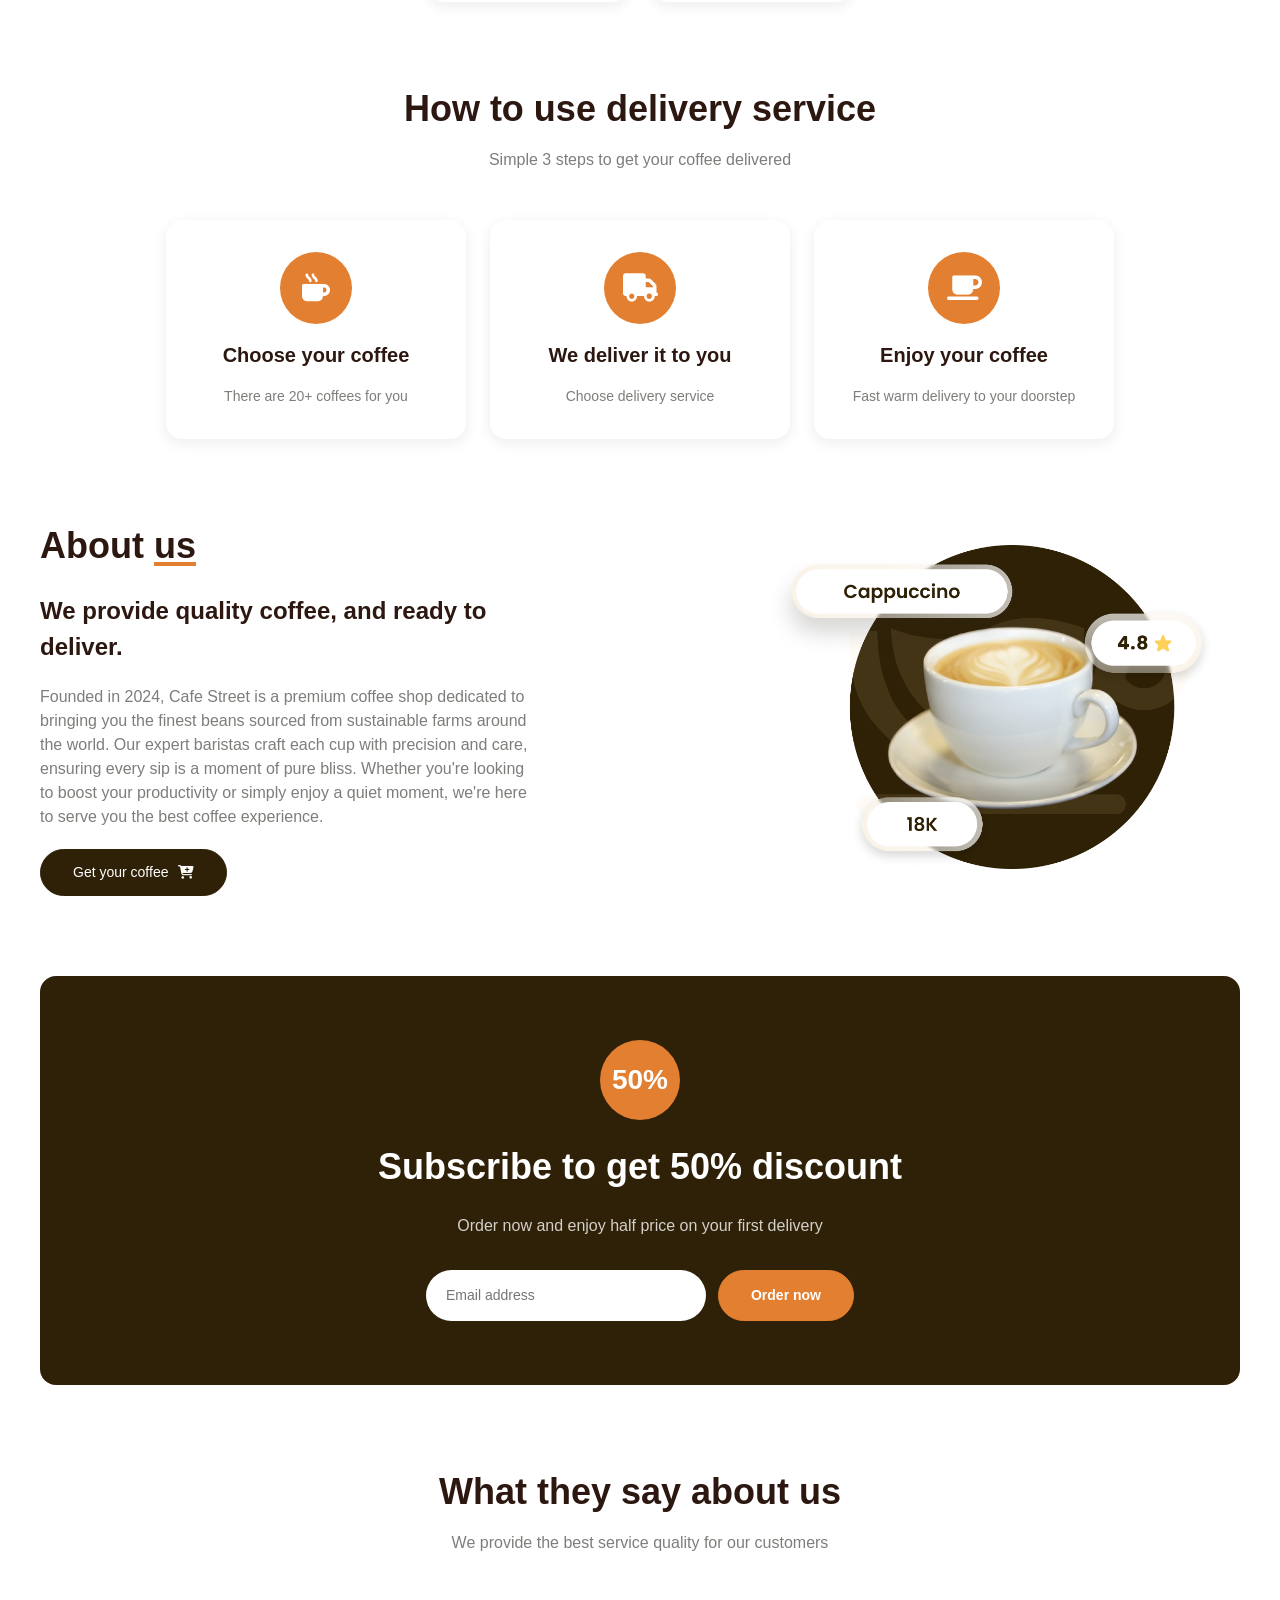
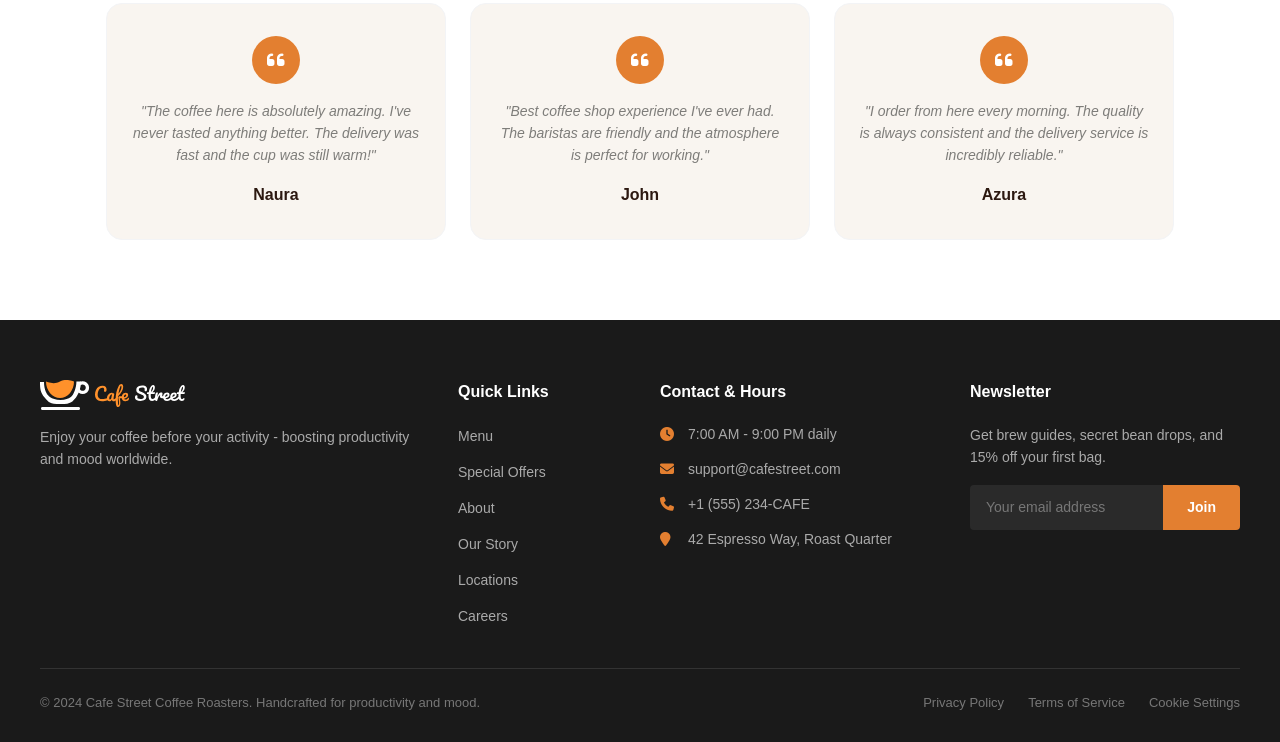
==== commit d2727c89: "feat: Add category browsing section and enhance product sorting options" ====
--- a/index.html
+++ b/index.html
@@ -86,6 +86,13 @@
           <div id="carousel-products"></div>
         </div>
       </section>
+      <section class="categories">
+        <div class="categories-header">
+          <h2>Browse <span>Categories</span></h2>
+          <p>Find your perfect drink by category</p>
+        </div>
+        <div id="categories-container" class="categories-grid"></div>
+      </section>
       <section class="how-it-works">
         <div class="how-it-works-header">
           <h2>How to use delivery service</h2>
--- a/css/home.css
+++ b/css/home.css
@@ -124,18 +124,17 @@
   border-radius: 32px;
   border: #f2dac4 solid 1px;
   background-color: rgb(251, 233, 215, 0.5);
+  overflow: hidden;
 }
 
 #carousel-products {
-  width: 1137px;
-  overflow: hidden;
   display: flex;
   gap: 18px;
-  align-items: center;
+  transition: transform 0.5s ease;
 }
 
 .carousel-product {
-  width: 367px;
+  min-width: calc((100% - 36px) / 3);
   height: 349px;
   padding: 16px;
   background-color: #ffffff;
@@ -208,6 +207,76 @@
   background-color: #ffffff;
 }
 
+.categories {
+  margin: 80px 0;
+  text-align: center;
+}
+
+.categories-header {
+  margin-bottom: 48px;
+}
+
+.categories-header h2 {
+  font-size: 36px;
+  font-weight: 700;
+  color: #2c1810;
+}
+
+.categories-header h2 span {
+  text-decoration: underline;
+  text-decoration-color: #e37f30;
+  text-decoration-thickness: 4px;
+  text-underline-offset: 4px;
+}
+
+.categories-header p {
+  font-size: 18px;
+  color: #7e7d7a;
+  margin-top: 12px;
+}
+
+.categories-grid {
+  display: flex;
+  justify-content: center;
+  gap: 24px;
+  flex-wrap: wrap;
+}
+
+.category-card {
+  width: 200px;
+  padding: 32px 24px;
+  background-color: #ffffff;
+  border-radius: 16px;
+  box-shadow: 0px 4px 14px 0px rgb(44, 24, 16, 0.08);
+  text-align: center;
+  transition-duration: 0.3s;
+  border: 2px solid transparent;
+}
+
+.category-card:hover {
+  border-color: #e37f30;
+  transform: translateY(-5px);
+}
+
+.category-icon {
+  width: 80px;
+  height: 80px;
+  margin: 0 auto 16px;
+  background-color: rgba(227, 127, 48, 0.1);
+  border-radius: 50%;
+  display: flex;
+  justify-content: center;
+  align-items: center;
+  font-size: 32px;
+  color: #e37f30;
+}
+
+.category-card h3 {
+  font-size: 18px;
+  font-weight: 700;
+  color: #2c1810;
+}
+
 .how-it-works {
   margin: 80px 0;
   text-align: center;
